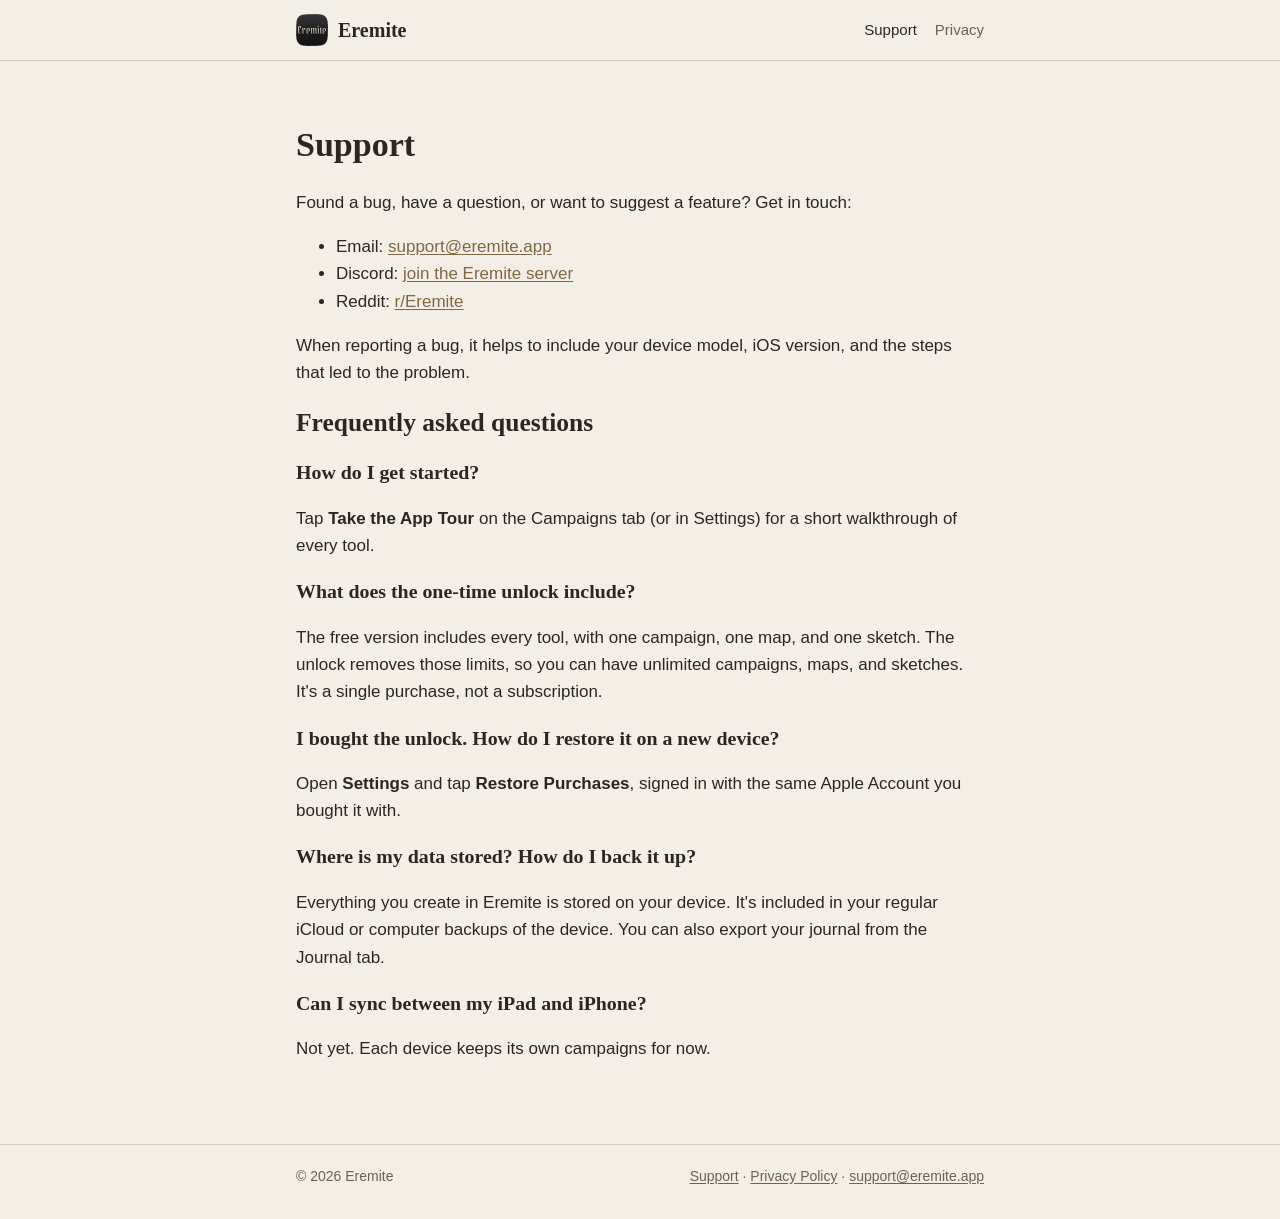
==== support/index.html @ 171d9415 "Initial site: home, support, and privacy pages Co-Authored-By: Claude Opus 5.5 <noreply@anthropic.co" ====
<!doctype html>
<html lang="en">
<head>
  <meta charset="utf-8">
  <meta name="viewport" content="width=device-width, initial-scale=1">
  <title>Support: Eremite</title>
  <meta name="description" content="Get help with Eremite, the solo RPG companion for iPad and iPhone.">
  <link rel="icon" type="image/png" href="/favicon.png">
  <link rel="apple-touch-icon" href="/apple-touch-icon.png">
  <link rel="stylesheet" href="/style.css">
</head>
<body>
  <header class="site">
    <div class="wrap">
      <a class="brand" href="/"><img src="/favicon.png" alt="">Eremite</a>
      <nav class="site">
        <a href="/support/" aria-current="page">Support</a>
        <a href="/privacy/">Privacy</a>
      </nav>
    </div>
  </header>

  <main>
    <div class="wrap">
      <h1>Support</h1>
      <p>Found a bug, have a question, or want to suggest a feature? Get in touch:</p>
      <ul>
        <li>Email: <a href="mailto:support@eremite.app">support@eremite.app</a></li>
        <li>Discord: <a href="https://discord.gg/tRsGuzpZaX">join the Eremite server</a></li>
        <li>Reddit: <a href="https://www.reddit.com/r/Eremite/">r/Eremite</a></li>
      </ul>
      <p>When reporting a bug, it helps to include your device model, iOS version, and the steps that led to the problem.</p>

      <h2>Frequently asked questions</h2>

      <h3>How do I get started?</h3>
      <p>Tap <strong>Take the App Tour</strong> on the Campaigns tab (or in Settings) for a short walkthrough of every tool.</p>

      <h3>What does the one-time unlock include?</h3>
      <p>The free version includes every tool, with one campaign, one map, and one sketch. The unlock removes those limits, so you can have unlimited campaigns, maps, and sketches. It's a single purchase, not a subscription.</p>

      <h3>I bought the unlock. How do I restore it on a new device?</h3>
      <p>Open <strong>Settings</strong> and tap <strong>Restore Purchases</strong>, signed in with the same Apple Account you bought it with.</p>

      <h3>Where is my data stored? How do I back it up?</h3>
      <p>Everything you create in Eremite is stored on your device. It's included in your regular iCloud or computer backups of the device. You can also export your journal from the Journal tab.</p>

      <h3>Can I sync between my iPad and iPhone?</h3>
      <p>Not yet. Each device keeps its own campaigns for now.</p>
    </div>
  </main>

  <footer class="site">
    <div class="wrap">
      <span>&copy; 2026 Eremite</span>
      <span><a href="/support/">Support</a> &middot; <a href="/privacy/">Privacy Policy</a> &middot; <a href="mailto:support@eremite.app">support@eremite.app</a></span>
    </div>
  </footer>
</body>
</html>
---- style.css ----
:root {
  --bg: #f4efe6;
  --surface: #ebe3d5;
  --text: #2b2620;
  --muted: #6b6155;
  --accent: #7f6743;
  --rule: #d6cbb8;
  color-scheme: light dark;
}

@media (prefers-color-scheme: dark) {
  :root {
    --bg: #141312;
    --surface: #1e1c1a;
    --text: #e0d5c4;
    --muted: #a39887;
    --accent: #c9b48f;
    --rule: #34302b;
  }
}

* { box-sizing: border-box; }

html { -webkit-text-size-adjust: 100%; }

body {
  margin: 0;
  background: var(--bg);
  color: var(--text);
  font: 17px/1.6 -apple-system, BlinkMacSystemFont, "Segoe UI", Roboto, Helvetica, Arial, sans-serif;
}

a { color: var(--accent); text-underline-offset: 2px; }

h1, h2, h3 {
  font-family: "Iowan Old Style", "Palatino Linotype", Palatino, Georgia, serif;
  font-weight: 600;
  line-height: 1.25;
}

.wrap {
  max-width: 720px;
  margin: 0 auto;
  padding: 0 16px;
}

header.site {
  border-bottom: 1px solid var(--rule);
}

header.site .wrap {
  display: flex;
  align-items: center;
  justify-content: space-between;
  gap: 16px;
  padding-top: 14px;
  padding-bottom: 14px;
}

.brand {
  display: flex;
  align-items: center;
  gap: 10px;
  color: var(--text);
  text-decoration: none;
  font-family: "Iowan Old Style", "Palatino Linotype", Palatino, Georgia, serif;
  font-size: 20px;
  font-weight: 600;
}

.brand img { width: 32px; height: 32px; border-radius: 7px; }

nav.site { display: flex; gap: 18px; font-size: 15px; }
nav.site a { color: var(--muted); text-decoration: none; }
nav.site a:hover, nav.site a[aria-current="page"] { color: var(--text); }

main { padding: 40px 0 64px; }

.hero { text-align: center; padding: 24px 0 40px; }
.hero img { width: 128px; height: 128px; border-radius: 28px; box-shadow: 0 8px 24px rgb(0 0 0 / 0.25); }
.hero h1 { font-size: 40px; margin: 24px 0 8px; }
.hero .tagline { font-size: 20px; color: var(--muted); margin: 0 auto; max-width: 32em; }
.hero .status {
  display: inline-block;
  margin-top: 24px;
  padding: 8px 16px;
  border: 1px solid var(--rule);
  border-radius: 999px;
  font-size: 15px;
  color: var(--muted);
}

.features {
  display: grid;
  grid-template-columns: repeat(auto-fit, minmax(200px, 1fr));
  gap: 16px;
  margin: 8px 0 40px;
}

.feature {
  background: var(--surface);
  border: 1px solid var(--rule);
  border-radius: 12px;
  padding: 16px 18px;
}

.feature h3 { margin: 0 0 6px; font-size: 18px; }
.feature p { margin: 0; color: var(--muted); font-size: 15px; line-height: 1.5; }

.callout {
  border-left: 3px solid var(--accent);
  padding: 4px 0 4px 16px;
  margin: 32px 0;
}

.updated { color: var(--muted); font-size: 15px; }

footer.site {
  border-top: 1px solid var(--rule);
  color: var(--muted);
  font-size: 14px;
}

footer.site .wrap {
  display: flex;
  flex-wrap: wrap;
  justify-content: space-between;
  gap: 8px 16px;
  padding-top: 20px;
  padding-bottom: 32px;
}

footer.site a { color: var(--muted); }

@media (max-width: 480px) {
  .hero h1 { font-size: 32px; }
  .hero .tagline { font-size: 18px; }
  nav.site { gap: 14px; }
}
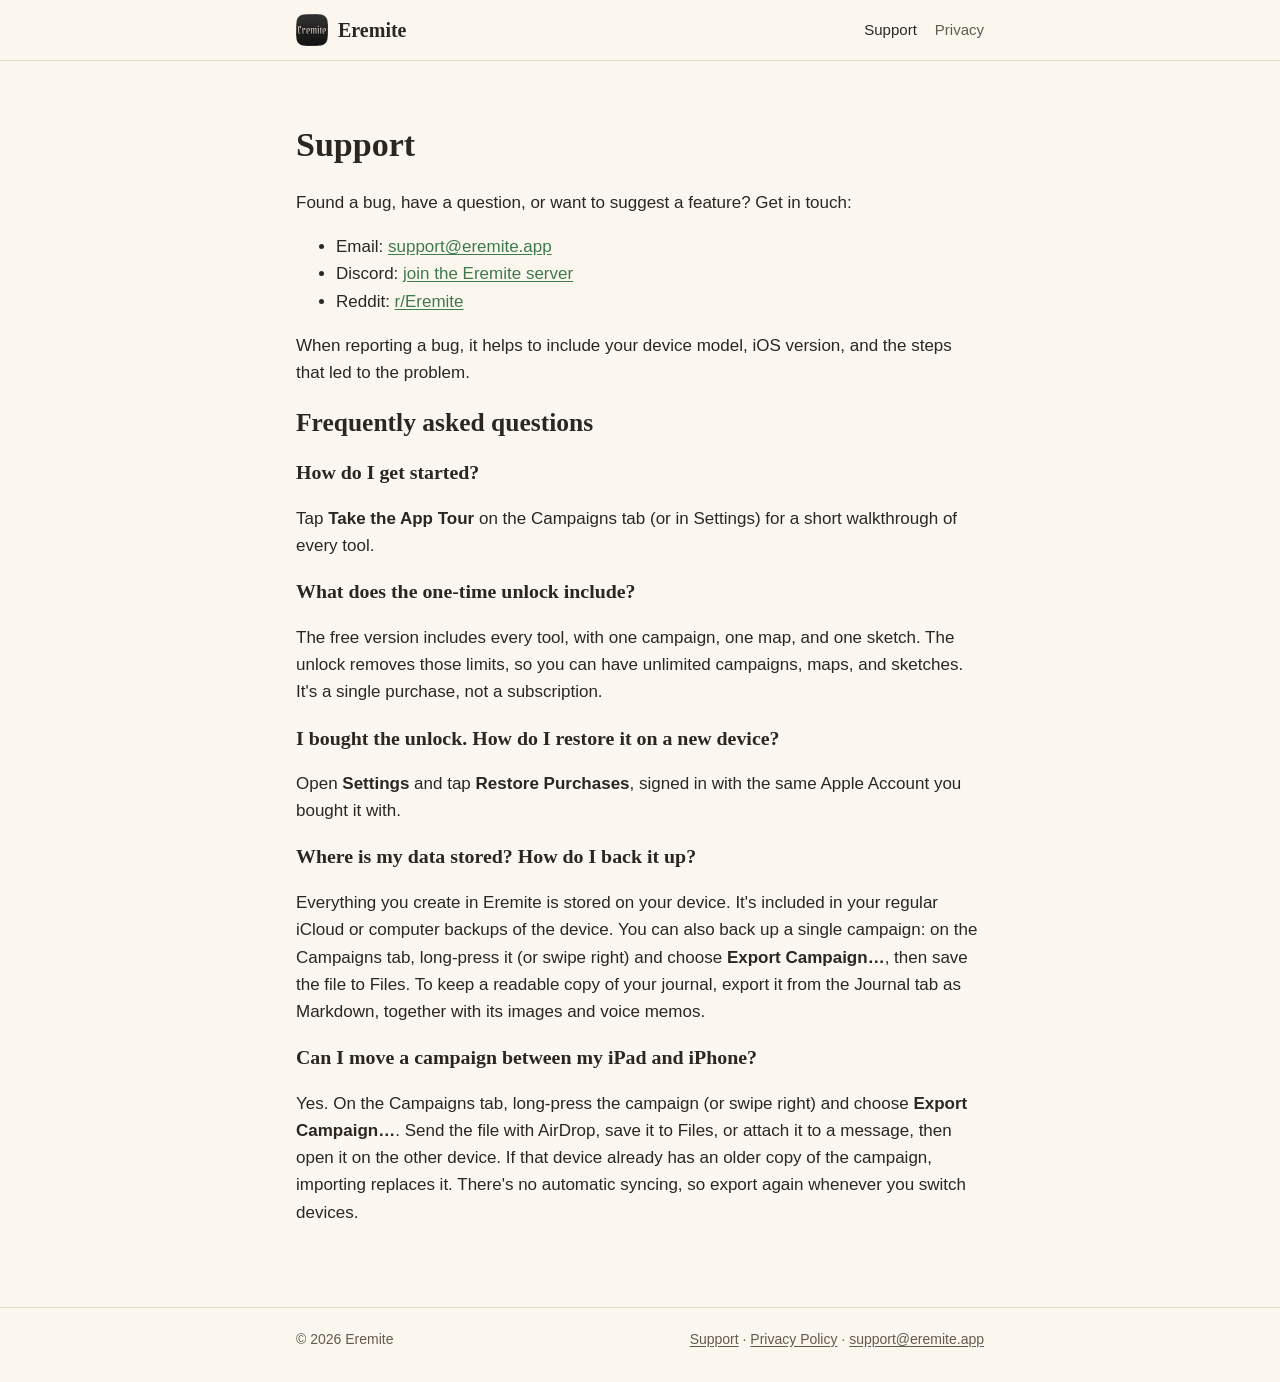
==== commit ba3bb585: "Add campaign export and journal Markdown export to site Home page gets a 'Your campaigns go where yo" ====
--- a/support/index.html
+++ b/support/index.html
@@ -43,10 +43,10 @@
       <p>Open <strong>Settings</strong> and tap <strong>Restore Purchases</strong>, signed in with the same Apple Account you bought it with.</p>
 
       <h3>Where is my data stored? How do I back it up?</h3>
-      <p>Everything you create in Eremite is stored on your device. It's included in your regular iCloud or computer backups of the device. You can also export your journal from the Journal tab.</p>
+      <p>Everything you create in Eremite is stored on your device. It's included in your regular iCloud or computer backups of the device. You can also back up a single campaign: on the Campaigns tab, long-press it (or swipe right) and choose <strong>Export Campaign…</strong>, then save the file to Files. To keep a readable copy of your journal, export it from the Journal tab as Markdown, together with its images and voice memos.</p>
 
-      <h3>Can I sync between my iPad and iPhone?</h3>
-      <p>Not yet. Each device keeps its own campaigns for now.</p>
+      <h3>Can I move a campaign between my iPad and iPhone?</h3>
+      <p>Yes. On the Campaigns tab, long-press the campaign (or swipe right) and choose <strong>Export Campaign…</strong>. Send the file with AirDrop, save it to Files, or attach it to a message, then open it on the other device. If that device already has an older copy of the campaign, importing replaces it. There's no automatic syncing, so export again whenever you switch devices.</p>
     </div>
   </main>
 
--- a/style.css
+++ b/style.css
@@ -1,21 +1,25 @@
 :root {
-  --bg: #f4efe6;
-  --surface: #ebe3d5;
+  --bg: #fbf7ef;
+  --surface: #f3ebdc;
   --text: #2b2620;
-  --muted: #6b6155;
-  --accent: #7f6743;
-  --rule: #d6cbb8;
+  --muted: #645a4e;
+  --accent: #3f7a4b;
+  --accent-2: #e0a458;
+  --rule: #e2d7c3;
+  --shadow: 0 12px 32px rgb(70 55 30 / 0.16);
   color-scheme: light dark;
 }
 
 @media (prefers-color-scheme: dark) {
   :root {
-    --bg: #141312;
-    --surface: #1e1c1a;
-    --text: #e0d5c4;
-    --muted: #a39887;
-    --accent: #c9b48f;
-    --rule: #34302b;
+    --bg: #16191a;
+    --surface: #1f2423;
+    --text: #ece4d6;
+    --muted: #a8a294;
+    --accent: #8fc79a;
+    --accent-2: #e8b46a;
+    --rule: #2f3634;
+    --shadow: 0 12px 32px rgb(0 0 0 / 0.45);
   }
 }
 
@@ -80,15 +84,6 @@
 .hero img { width: 128px; height: 128px; border-radius: 28px; box-shadow: 0 8px 24px rgb(0 0 0 / 0.25); }
 .hero h1 { font-size: 40px; margin: 24px 0 8px; }
 .hero .tagline { font-size: 20px; color: var(--muted); margin: 0 auto; max-width: 32em; }
-.hero .status {
-  display: inline-block;
-  margin-top: 24px;
-  padding: 8px 16px;
-  border: 1px solid var(--rule);
-  border-radius: 999px;
-  font-size: 15px;
-  color: var(--muted);
-}
 
 .features {
   display: grid;
@@ -132,6 +127,90 @@
 
 footer.site a { color: var(--muted); }
 
+.wrap.wide { max-width: 1040px; }
+
+.hero h1 { text-wrap: balance; }
+.badge { display: inline-block; margin-top: 28px; }
+.badge img { display: block; height: 53px; width: auto; }
+.availability { margin: 12px 0 0; font-size: 14px; color: var(--muted); }
+
+.shot { margin: 0; }
+.shot img {
+  display: block;
+  width: 100%;
+  height: auto;
+  border-radius: 16px;
+  border: 1px solid var(--rule);
+  box-shadow: var(--shadow);
+}
+.hero-shot { margin-bottom: 56px; }
+
+.intro { text-align: center; margin-bottom: 24px; }
+.intro h2 { font-size: 28px; margin: 0 0 12px; }
+
+.eyebrow {
+  display: inline-block;
+  font-size: 13px;
+  font-weight: 600;
+  letter-spacing: 0.08em;
+  text-transform: uppercase;
+  color: var(--accent);
+}
+
+.spotlight {
+  display: grid;
+  grid-template-columns: 2fr 3fr;
+  align-items: center;
+  gap: 40px;
+  padding: 40px 0;
+}
+.spotlight.flip { grid-template-columns: 3fr 2fr; }
+.spotlight.flip .spotlight-text { order: 2; }
+.spotlight h2 { font-size: 28px; margin: 6px 0 12px; }
+.spotlight p { margin: 0; color: var(--muted); }
+
+.feature { border-top: 3px solid var(--accent-2); }
+
+.pricing {
+  text-align: center;
+  background: var(--surface);
+  border: 1px solid var(--rule);
+  border-radius: 16px;
+  padding: 28px 20px;
+  margin: 24px 0 40px;
+}
+.pricing h2 { font-size: 24px; margin: 0 0 20px; text-wrap: balance; }
+.tiers {
+  display: grid;
+  grid-template-columns: repeat(auto-fit, minmax(200px, 1fr));
+  gap: 16px;
+  text-align: left;
+}
+.tier {
+  background: var(--bg);
+  border: 1px solid var(--rule);
+  border-radius: 12px;
+  padding: 16px 18px;
+}
+.pricing .tier:last-child { border-color: var(--accent); }
+.tier h3 { margin: 0 0 6px; font-size: 18px; }
+.tier p { margin: 0; color: var(--muted); font-size: 15px; line-height: 1.5; }
+.promise { margin: 20px 0 0; font-weight: 600; }
+
+.portable { margin: 16px 0 40px; }
+.portable h2 { font-size: 24px; margin: 0 0 16px; text-align: center; text-wrap: balance; }
+.portable .tier { background: var(--surface); border-top: 3px solid var(--accent); }
+
+.cta { text-align: center; }
+.cta .badge { margin-top: 0; }
+.cta p { color: var(--muted); font-size: 15px; }
+
+@media (max-width: 760px) {
+  .spotlight { grid-template-columns: 1fr; gap: 20px; padding: 28px 0; }
+  .spotlight.flip { grid-template-columns: 1fr; }
+  .spotlight.flip .spotlight-text { order: 0; }
+}
+
 @media (max-width: 480px) {
   .hero h1 { font-size: 32px; }
   .hero .tagline { font-size: 18px; }
